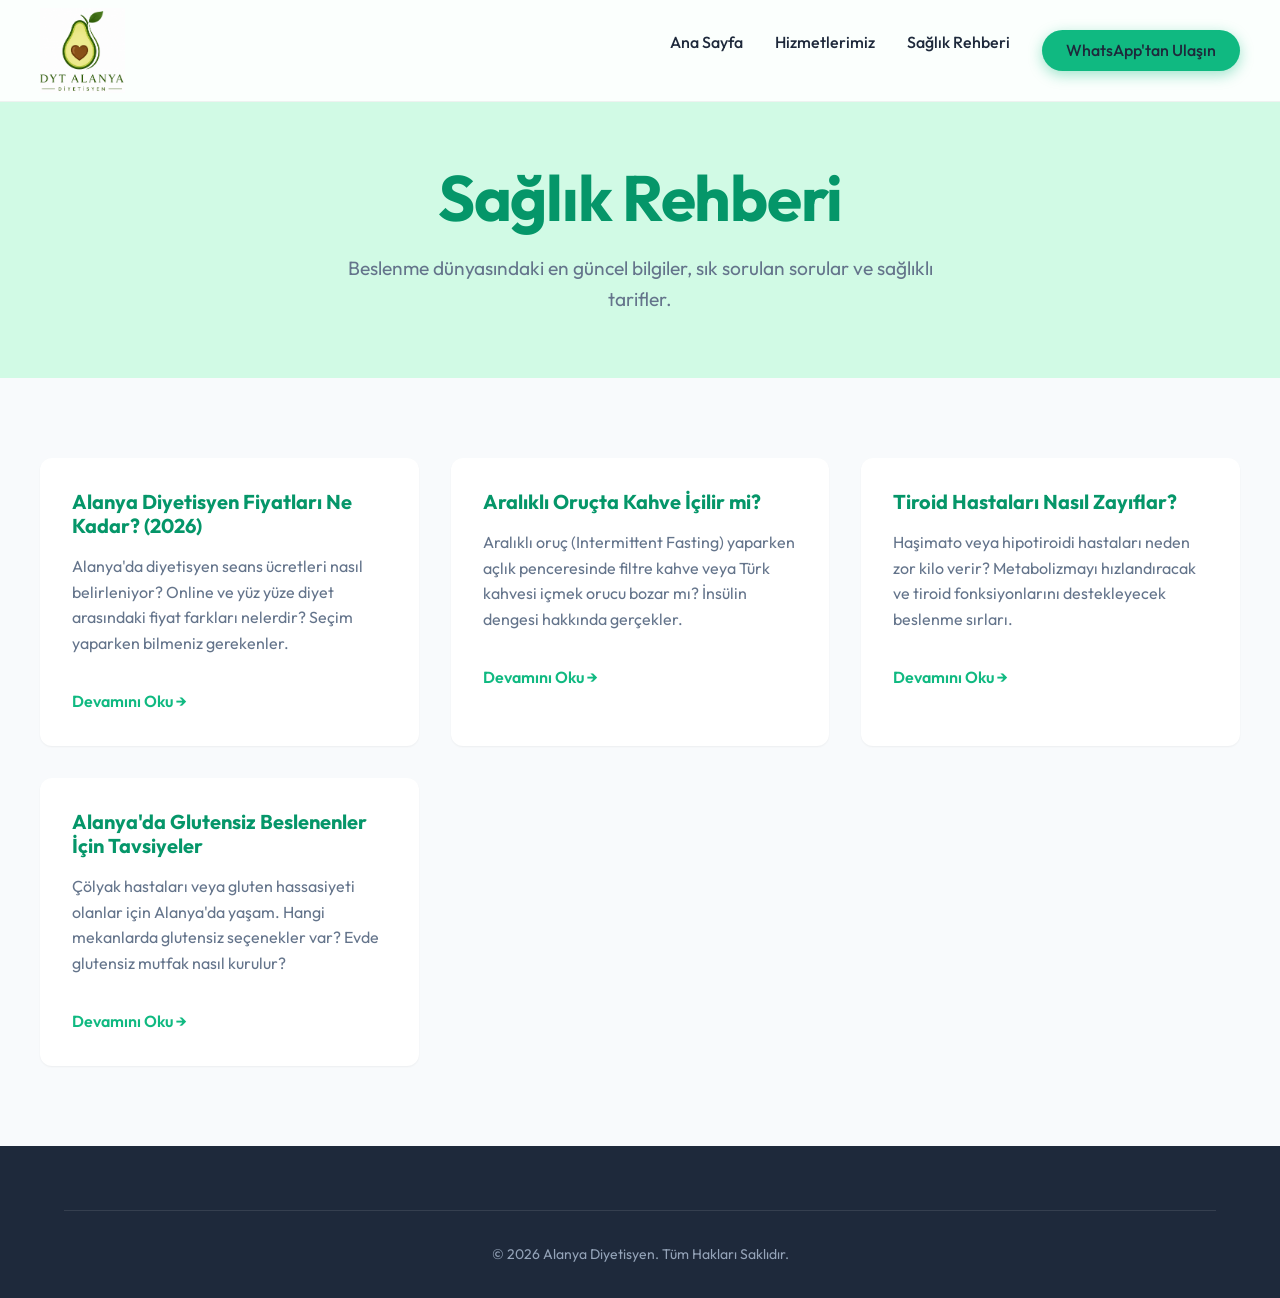
==== blog.html @ e485702c "Initial commit: Alanya Diyetisyen Website complete setup" ====
﻿<!DOCTYPE html>
<html lang="tr">
<head>
    <meta charset="UTF-8">
    <meta name="viewport" content="width=device-width, initial-scale=1.0">
    <title>Sağlık Rehberi ve Blog | Alanya Diyetisyen</title>
    <meta name="description" content="Alanya diyetisyen sağlık rehberi. Zayıflama tüyoları, aralıklı oruç, diyet tarifler ve güncel beslenme makalelerini okuyun.">
    
    <script type="application/ld+json">
    {
      "@context": "https://schema.org",
      "@type": "MedicalClinic",
      "name": "Alanya Diyetisyen | Dyt. Alanya",
      "url": "https://www.dytalanya.com",
      "telephone": "+905332526620",
      "address": {
        "@type": "PostalAddress",
        "streetAddress": "Alanya Merkez",
        "addressLocality": "Alanya",
        "addressRegion": "Antalya",
        "postalCode": "07400",
        "addressCountry": "TR"
      }
    }
    </script>

    <link rel="stylesheet" href="styles.css">
    <style>
        .blog-grid {
            display: grid;
            grid-template-columns: repeat(auto-fit, minmax(300px, 1fr));
            gap: 2rem;
        }
        .blog-card {
            background: white;
            border-radius: var(--radius);
            padding: 2rem;
            box-shadow: var(--shadow-sm);
            transition: var(--transition);
        }
        .blog-card:hover {
            box-shadow: var(--shadow-md);
            transform: translateY(-5px);
        }
        .blog-card h3 {
            font-size: 1.25rem;
            margin-bottom: 1rem;
            color: var(--primary-dark);
        }
        .read-more {
            color: var(--primary);
            font-weight: 600;
            display: inline-block;
            margin-top: 1rem;
        }
    </style>
</head>
<body>

    <!-- Header -->
    <header class="header">
        <div class="container nav-container">
            <a href="index.html" class="logo">
                <img src="LOGO.png" alt="Alanya Diyetisyen Logo">
            </a>
            <button class="mobile-menu-btn" aria-label="Menüyü aç">â˜°</button>
            <nav class="nav-links">
                <a href="index.html">Ana Sayfa</a>
                <a href="index.html#hizmetler">Hizmetlerimiz</a>
                <a href="blog.html">Sağlık Rehberi</a>
                <a href="https://wa.me/905332526620" class="btn btn-primary" style="padding: 0.5rem 1.5rem;">WhatsApp'tan Ulaşın</a>
            </nav>
        </div>
    </header>

    <section class="page-header">
        <div class="container">
            <h1 style="color: var(--primary-dark);">Sağlık Rehberi</h1>
            <p style="font-size: 1.2rem; max-width: 600px; margin: 0 auto;">Beslenme dünyasındaki en güncel bilgiler, sık sorulan sorular ve sağlıklı tarifler.</p>
        </div>
    </section>

    <section class="section container">
        <div class="blog-grid">
            <!-- Article 1 -->
            <div class="blog-card">
                <h3>Alanya Diyetisyen Fiyatları Ne Kadar? (2026)</h3>
                <p>Alanya'da diyetisyen seans ücretleri nasıl belirleniyor? Online ve yüz yüze diyet arasındaki fiyat farkları nelerdir? Seçim yaparken bilmeniz gerekenler.</p>
                <a href="blog/alanya-diyetisyen-fiyatlari.html" class="read-more">Devamını Oku →</a>
            </div>

            <!-- Article 2 -->
            <div class="blog-card">
                <h3>Aralıklı Oruçta Kahve İçilir mi?</h3>
                <p>Aralıklı oruç (Intermittent Fasting) yaparken açlık penceresinde filtre kahve veya Türk kahvesi içmek orucu bozar mı? İnsülin dengesi hakkında gerçekler.</p>
                <a href="blog/aralikli-oruc.html" class="read-more">Devamını Oku →</a>
            </div>

            <!-- Article 3 -->
            <div class="blog-card">
                <h3>Tiroid Hastaları Nasıl Zayıflar?</h3>
                <p>Haşimato veya hipotiroidi hastaları neden zor kilo verir? Metabolizmayı hızlandıracak ve tiroid fonksiyonlarını destekleyecek beslenme sırları.</p>
                <a href="blog/tiroid-hastalari-nasil-zayiflar.html" class="read-more">Devamını Oku →</a>
            </div>
            
            <!-- Article 4 -->
            <div class="blog-card">
                <h3>Alanya'da Glutensiz Beslenenler İçin Tavsiyeler</h3>
                <p>Çölyak hastaları veya gluten hassasiyeti olanlar için Alanya'da yaşam. Hangi mekanlarda glutensiz seçenekler var? Evde glutensiz mutfak nasıl kurulur?</p>
                <a href="blog/alanya-glutensiz-beslenme.html" class="read-more">Devamını Oku →</a>
            </div>
        </div>
    </section>

    <footer class="footer" style="margin-top: 0;">
        <div class="container">
            <div class="footer-bottom">
                &copy; 2026 Alanya Diyetisyen. Tüm Hakları Saklıdır.
            </div>
        </div>
    </footer>
    <script src="script.js"></script>
</body>
</html>
---- styles.css ----
@import url('https://fonts.googleapis.com/css2?family=Outfit:wght@300;400;500;600;700;800&display=swap');

:root {
  --primary: #10B981; /* Emerald Green - Trust, Health */
  --primary-dark: #059669;
  --primary-light: #D1FAE5;
  --secondary: #F8FAFC; /* Very light gray/blue for backgrounds */
  --text-main: #1E293B; /* Slate 800 */
  --text-muted: #64748B; /* Slate 500 */
  --white: #FFFFFF;
  --shadow-sm: 0 1px 2px 0 rgb(0 0 0 / 0.05);
  --shadow-md: 0 4px 6px -1px rgb(0 0 0 / 0.1), 0 2px 4px -2px rgb(0 0 0 / 0.1);
  --shadow-lg: 0 10px 15px -3px rgb(0 0 0 / 0.1), 0 4px 6px -4px rgb(0 0 0 / 0.1);
  --radius: 12px;
  --transition: all 0.3s cubic-bezier(0.4, 0, 0.2, 1);
}

* {
  margin: 0;
  padding: 0;
  box-sizing: border-box;
}

body {
  font-family: 'Outfit', sans-serif;
  color: var(--text-main);
  background-color: var(--secondary);
  line-height: 1.6;
  overflow-x: hidden;
}

a {
  text-decoration: none;
  color: inherit;
}

ul {
  list-style: none;
}

/* Typography */
h1, h2, h3, h4 {
  line-height: 1.2;
  font-weight: 700;
  color: var(--text-main);
  margin-bottom: 1rem;
}

h1 { font-size: clamp(2.5rem, 5vw, 4rem); letter-spacing: -0.02em; }
h2 { font-size: clamp(2rem, 4vw, 3rem); letter-spacing: -0.01em; }
p { margin-bottom: 1rem; color: var(--text-muted); }

/* Layout & Containers */
.container {
  width: 100%;
  max-width: 1200px;
  margin: 0 auto;
  padding: 0 1.5rem;
}

.section {
  padding: 5rem 0;
}

/* Header & Nav */
.header {
  position: fixed;
  top: 0;
  left: 0;
  width: 100%;
  background: rgba(255, 255, 255, 0.9);
  backdrop-filter: blur(10px);
  -webkit-backdrop-filter: blur(10px);
  z-index: 1000;
  border-bottom: 1px solid rgba(0,0,0,0.05);
  transition: var(--transition);
}

.nav-container {
  display: flex;
  justify-content: space-between;
  align-items: center;
  min-height: 100px;
  padding: 0.5rem 0;
}

.logo {
  font-size: 1.5rem;
  font-weight: 800;
  color: var(--primary);
  display: flex;
  align-items: center;
  gap: 0.5rem;
}

.logo img {
  height: 85px;
  width: auto;
  object-fit: contain;
}

.nav-links {
  display: flex;
  gap: 2rem;
}

.nav-links a {
  font-weight: 500;
  color: var(--text-main);
  transition: var(--transition);
  position: relative;
}

.nav-links a::after {
  content: '';
  position: absolute;
  bottom: -4px;
  left: 0;
  width: 0;
  height: 2px;
  background: var(--primary);
  transition: var(--transition);
}

.nav-links a:hover {
  color: var(--primary);
}

.nav-links a:hover::after {
  width: 100%;
}

/* Buttons */
.btn {
  display: inline-flex;
  align-items: center;
  justify-content: center;
  padding: 0.875rem 1.75rem;
  border-radius: 50px;
  font-weight: 600;
  transition: var(--transition);
  cursor: pointer;
  border: none;
  gap: 0.5rem;
}

.btn-primary {
  background: var(--primary);
  color: var(--white);
  box-shadow: 0 4px 14px 0 rgba(16, 185, 129, 0.39);
}

.btn-primary:hover {
  background: var(--primary-dark);
  transform: translateY(-2px);
  box-shadow: 0 6px 20px rgba(16, 185, 129, 0.23);
  color: var(--white);
}

.btn-outline {
  background: transparent;
  color: var(--primary);
  border: 2px solid var(--primary);
}

.btn-outline:hover {
  background: var(--primary-light);
}

/* Hero Section */
.hero {
  padding: 10rem 0 6rem;
  background: linear-gradient(135deg, var(--secondary) 0%, var(--primary-light) 100%);
  position: relative;
  overflow: hidden;
}

.hero-content {
  display: grid;
  grid-template-columns: 1fr 1fr;
  gap: 4rem;
  align-items: center;
}

.hero-text .badge {
  display: inline-block;
  padding: 0.5rem 1rem;
  background: var(--white);
  color: var(--primary-dark);
  border-radius: 50px;
  font-weight: 600;
  font-size: 0.875rem;
  margin-bottom: 1.5rem;
  box-shadow: var(--shadow-sm);
  animation: float 3s ease-in-out infinite;
}

.hero-text h1 span {
  color: var(--primary);
}

.hero-image {
  position: relative;
}

.floating-badge {
  position: absolute;
  top: -20px;
  right: -20px;
  background: rgba(255, 255, 255, 0.95);
  backdrop-filter: blur(10px);
  padding: 1rem;
  border-radius: 16px;
  box-shadow: 0 10px 30px rgba(0,0,0,0.1);
  z-index: 10;
  display: flex;
  flex-direction: column;
  align-items: center;
  animation: float 4s ease-in-out infinite;
}

.floating-badge span {
  font-size: 1.2rem;
  margin-bottom: 0.2rem;
}

.floating-badge small {
  font-weight: 700;
  color: var(--primary-dark);
}

.hero-image img {
  width: 100%;
  border-radius: 20px;
  box-shadow: var(--shadow-lg);
  transform: perspective(1000px) rotateY(-5deg);
  transition: var(--transition);
}

.hero-image img:hover {
  transform: perspective(1000px) rotateY(0deg) scale(1.02);
}

/* Features/Services Grid */
.services-grid {
  display: grid;
  grid-template-columns: repeat(auto-fit, minmax(320px, 1fr));
  gap: 2rem;
  margin-top: 4rem;
}

.service-card {
  background: var(--white);
  padding: 3rem 2rem;
  border-radius: 24px;
  box-shadow: 0 4px 24px rgba(0, 0, 0, 0.04);
  transition: var(--transition);
  border: none;
  text-align: center;
  display: flex;
  flex-direction: column;
  align-items: center;
}

.service-card:hover {
  transform: translateY(-8px);
  box-shadow: 0 12px 32px rgba(16, 185, 129, 0.12);
}

.service-icon {
  width: 72px;
  height: 72px;
  background: linear-gradient(135deg, var(--secondary) 0%, var(--primary-light) 100%);
  color: var(--primary-dark);
  border-radius: 50%;
  display: flex;
  align-items: center;
  justify-content: center;
  margin-bottom: 2rem;
  box-shadow: inset 0 2px 4px rgba(255,255,255,0.5);
}

.service-icon svg {
  width: 32px;
  height: 32px;
}

.service-card h3 {
  font-size: 1.25rem;
  margin-bottom: 0.75rem;
}

.service-link {
  display: inline-flex;
  align-items: center;
  color: var(--primary);
  font-weight: 600;
  margin-top: 1rem;
  font-size: 0.9rem;
}

.service-link svg {
  margin-left: 0.5rem;
  transition: var(--transition);
}

.service-card:hover .service-link svg {
  transform: translateX(5px);
}

/* Banner CTA */
.cta-banner {
  background: var(--primary);
  border-radius: 24px;
  padding: 4rem 2rem;
  text-align: center;
  color: var(--white);
  margin: 4rem 0;
  position: relative;
  overflow: hidden;
}

.cta-banner h2, .cta-banner p {
  color: var(--white);
  position: relative;
  z-index: 2;
}

.cta-banner .btn {
  background: var(--white);
  color: var(--primary-dark);
  margin-top: 2rem;
  position: relative;
  z-index: 2;
}

/* Footer */
.footer {
  background: var(--text-main);
  color: var(--white);
  padding: 4rem 0 2rem;
  margin-top: 4rem;
}

.footer-grid {
  display: grid;
  grid-template-columns: 2fr 1fr 1fr;
  gap: 4rem;
  margin-bottom: 3rem;
}

.footer h4 {
  color: var(--white);
  margin-bottom: 1.5rem;
}

.footer p {
  color: #94A3B8;
}

.footer-links li {
  margin-bottom: 0.75rem;
}

.footer-links a {
  color: #94A3B8;
  transition: var(--transition);
}

.footer-links a:hover {
  color: var(--primary);
  padding-left: 5px;
}

.footer-bottom {
  text-align: center;
  padding-top: 2rem;
  border-top: 1px solid rgba(255,255,255,0.1);
  color: #94A3B8;
  font-size: 0.875rem;
}

/* Animations */
@keyframes float {
  0% { transform: translateY(0px); }
  50% { transform: translateY(-10px); }
  100% { transform: translateY(0px); }
}

/* Mobile Responsive */
.mobile-menu-btn {
  display: none;
  font-size: 1.5rem;
  background: none;
  border: none;
  color: var(--text-main);
  cursor: pointer;
}

@media (max-width: 992px) {
  .hero-content {
    grid-template-columns: 1fr;
    text-align: center;
  }
  .hero-text .badge { margin: 0 auto 1.5rem; }
  .footer-grid { grid-template-columns: 1fr; gap: 2rem; }
}

@media (max-width: 768px) {
  .nav-links {
    position: absolute;
    top: 80px;
    left: 0;
    width: 100%;
    background: var(--white);
    flex-direction: column;
    padding: 2rem;
    gap: 1.5rem;
    box-shadow: var(--shadow-md);
    transform: translateY(-150%);
    transition: var(--transition);
    opacity: 0;
  }
  .nav-links.active {
    transform: translateY(0);
    opacity: 1;
  }
  .mobile-menu-btn { display: block; }
  h1 { font-size: 2.5rem; }
}

/* SEO Content Pages Styling */
.page-header {
  padding: 10rem 0 4rem;
  background: var(--primary-light);
  text-align: center;
}

.content-section {
  background: var(--white);
  border-radius: var(--radius);
  padding: 3rem;
  box-shadow: var(--shadow-sm);
  margin-top: -2rem;
  position: relative;
  z-index: 10;
}

.content-section h2 {
  font-size: 1.8rem;
  color: var(--primary-dark);
  margin-top: 2rem;
}

.content-section ul {
  list-style: disc;
  margin-left: 1.5rem;
  margin-bottom: 1.5rem;
  color: var(--text-muted);
}
.content-section li { margin-bottom: 0.5rem; }
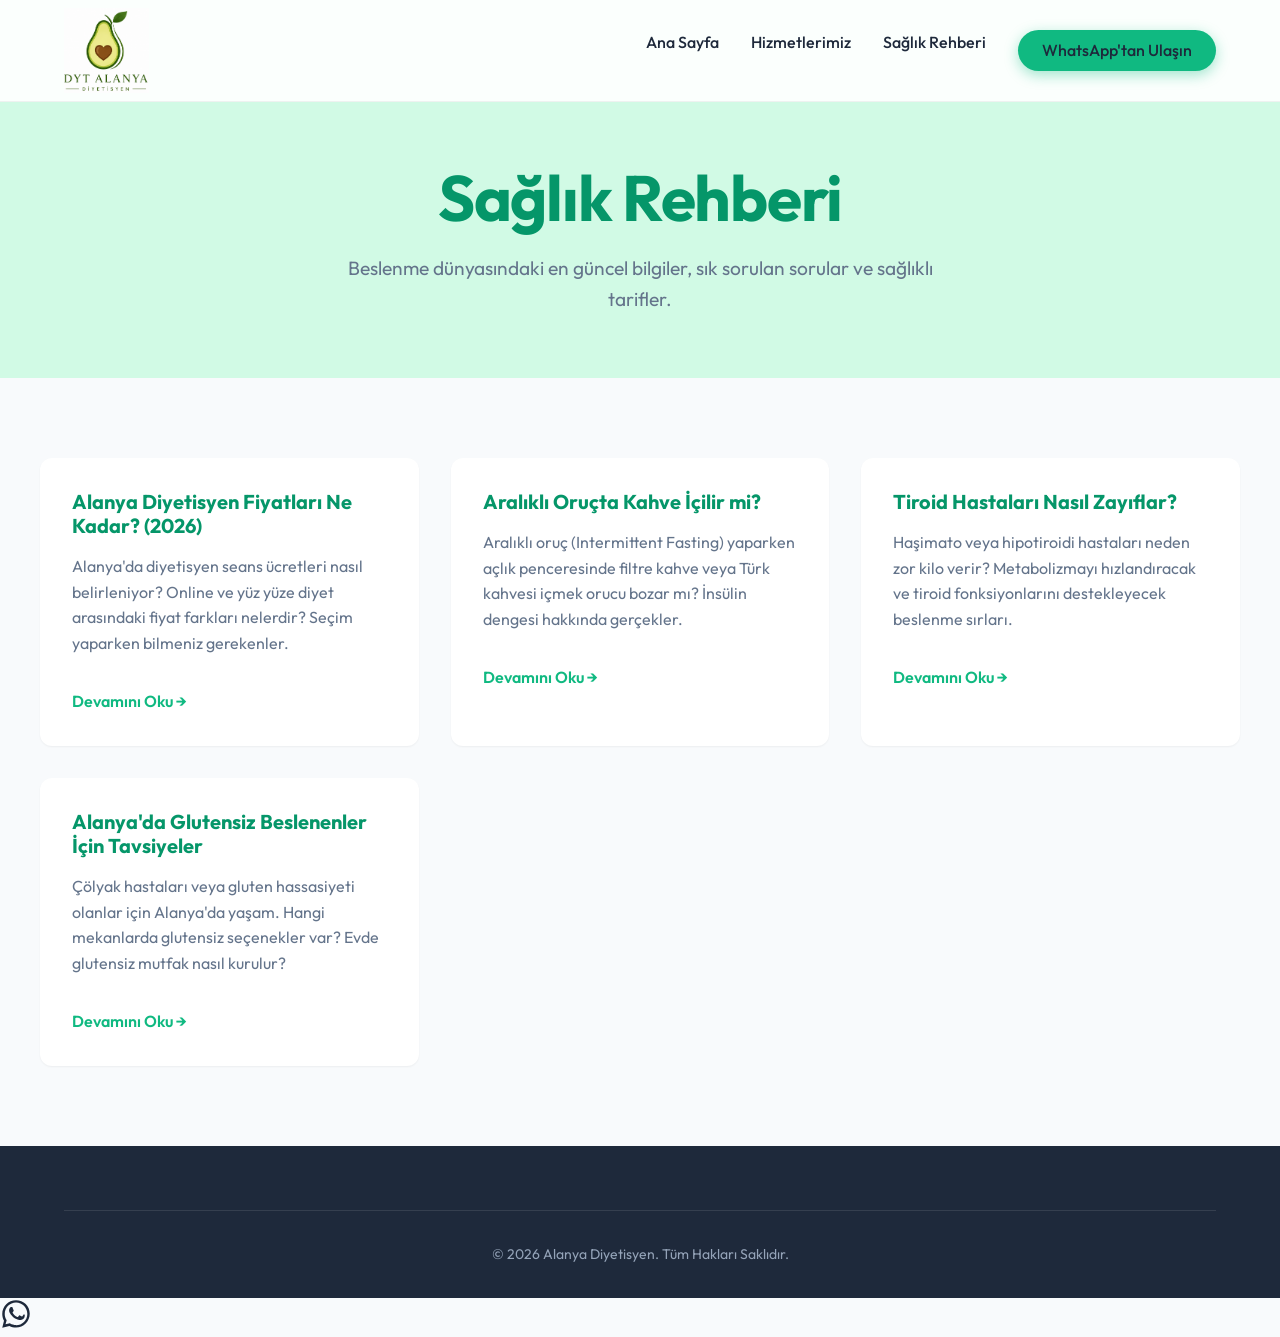
==== commit 6a24604c: "Add floating WhatsApp button" ====
--- a/blog.html
+++ b/blog.html
@@ -63,7 +63,7 @@
             <a href="index.html" class="logo">
                 <img src="LOGO.png" alt="Alanya Diyetisyen Logo">
             </a>
-            <button class="mobile-menu-btn" aria-label="Menüyü aç">â˜°</button>
+            <button class="mobile-menu-btn" aria-label="Menüyü aç"><svg width="28" height="28" viewBox="0 0 24 24" fill="none" stroke="currentColor" stroke-width="2" stroke-linecap="round" stroke-linejoin="round"><line x1="3" y1="12" x2="21" y2="12"></line><line x1="3" y1="6" x2="21" y2="6"></line><line x1="3" y1="18" x2="21" y2="18"></line></svg></button>
             <nav class="nav-links">
                 <a href="index.html">Ana Sayfa</a>
                 <a href="index.html#hizmetler">Hizmetlerimiz</a>
@@ -120,6 +120,13 @@
         </div>
     </footer>
     <script src="script.js"></script>
+
+    <!-- Floating WhatsApp Button -->
+    <a href="https://wa.me/905332526620?text=Merhaba,%20bilgi%20alabilir%20miyim?" class="floating-whatsapp" target="_blank" rel="noopener noreferrer" aria-label="WhatsApp ile iletişime geçin">
+        <svg viewBox="0 0 32 32" width="32" height="32" fill="currentColor">
+            <path d="M16 2.25C8.4 2.25 2.25 8.4 2.25 16c0 2.44.63 4.75 1.75 6.78L2.25 29.75l7.16-1.87c2 .98 4.25 1.52 6.59 1.52 7.6 0 13.75-6.15 13.75-13.75S23.6 2.25 16 2.25zM16 27c-2.07 0-4.04-.54-5.78-1.5l-.41-.24-4.27 1.11 1.13-4.16-.27-.43c-1.07-1.74-1.65-3.76-1.65-5.9 0-6.22 5.06-11.28 11.28-11.28s11.28 5.06 11.28 11.28-5.06 11.28-11.28 11.28zm6.2-8.5c-.34-.17-2.01-1-2.32-1.11-.31-.11-.54-.17-.76.17s-.88 1.11-1.08 1.34c-.2.23-.4.26-.74.09-.34-.17-1.43-.53-2.73-1.69-1-1.01-1.68-2.26-1.88-2.6-.2-.34-.02-.53.15-.7.15-.15.34-.4.51-.6.17-.2.23-.34.34-.57.11-.23.06-.43-.03-.6-.09-.17-.76-1.84-1.04-2.52-.27-.67-.55-.58-.76-.59-.2-.01-.43-.01-.66-.01-.23 0-.6.09-.91.43-.31.34-1.2 1.17-1.2 2.85s1.23 3.3 1.4 3.53c.17.23 2.41 3.68 5.84 5.16 2.34 1 3.25 1.08 4.38.91 1.13-.17 3.22-1.31 3.68-2.59.46-1.28.46-2.38.32-2.59-.14-.21-.51-.33-.85-.5z"/>
+        </svg>
+    </a>
 </body>
 </html>
 
--- a/styles.css
+++ b/styles.css
@@ -81,7 +81,7 @@
   justify-content: space-between;
   align-items: center;
   min-height: 100px;
-  padding: 0.5rem 0;
+  padding: 0.5rem 1.5rem;
 }
 
 .logo {
@@ -459,3 +459,13 @@
   color: var(--text-muted);
 }
 .content-section li { margin-bottom: 0.5rem; }
+
+/* Mobile Optimizations */
+@media (max-width: 768px) {
+  .logo img {
+    height: 70px; /* Scale down logo on mobile */
+  }
+  .nav-container {
+    min-height: 80px;
+  }
+}
